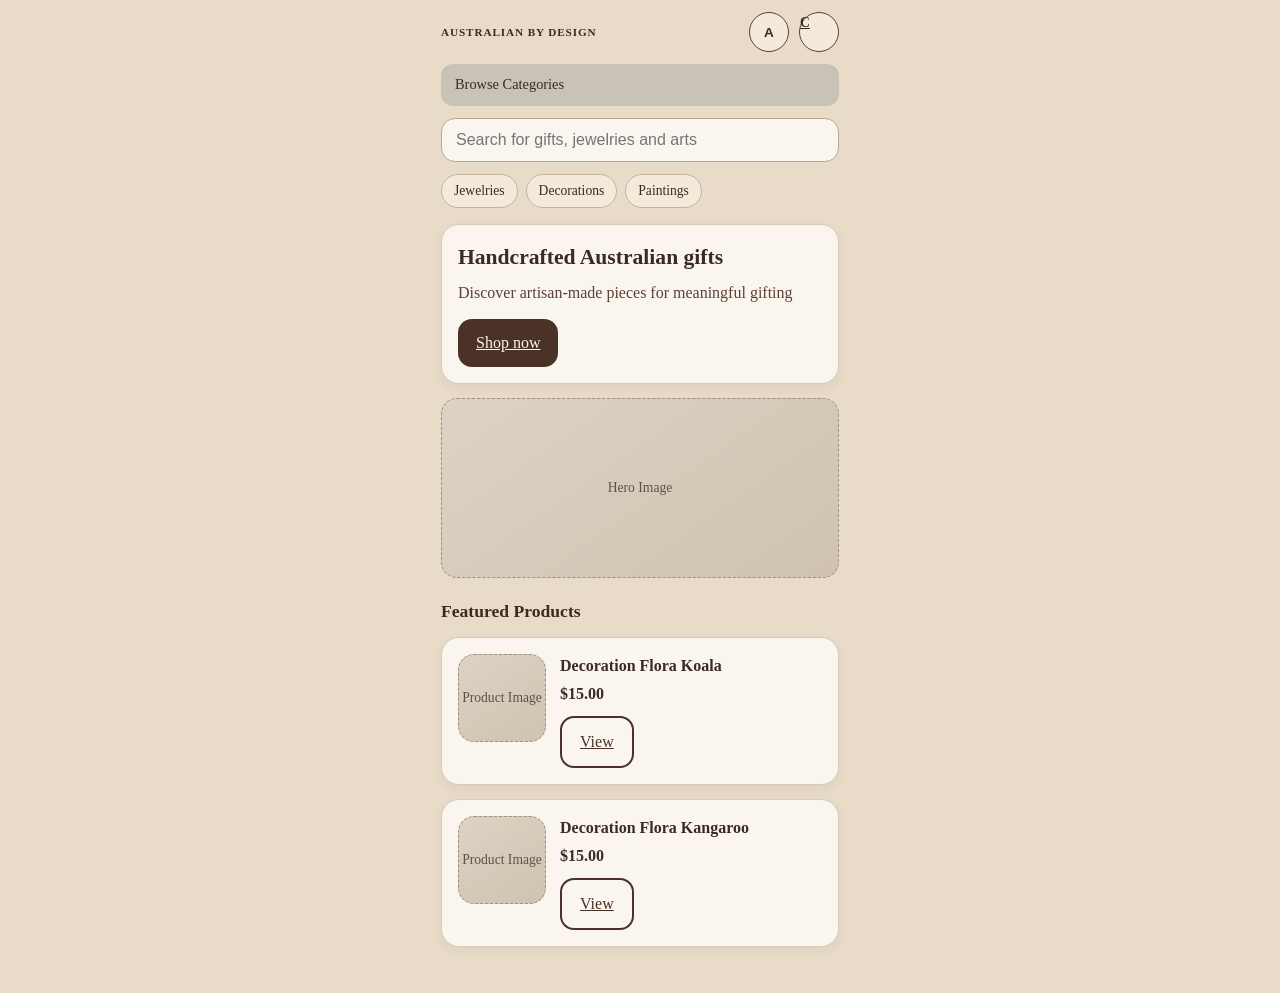
==== index.html @ ca4a778e "Create home page HTML" ====
<!DOCTYPE html>
<html lang="en">
  <head>
    <meta charset="UTF-8" />
    <meta name="viewport" content="width=device-width, initial-scale=1.0" />
    <title>Australian by Design – Home</title>
    <!-- Link to the shared stylesheet -->
    <link rel="stylesheet" href="style.css" />
  </head>
  <body>
    <!-- .app centres the content and limits it to phone width -->
    <div class="app">

      <!-- HEADER: appears on every page.
           The cart icon is a normal HTML link to cart.html -->
      <header class="site-header">
        <p class="logo">AUSTRALIAN BY DESIGN</p>
        <div class="header-actions">
          <button type="button" class="icon-btn" aria-label="Account">A</button>
          <!-- Clicking this link navigates to cart.html (no JavaScript needed) -->
          <a href="cart.html" class="icon-btn" aria-label="Cart">
            C<span id="cart-badge" class="cart-count" style="display:none"></span>
          </a>
        </div>
      </header>

      <!-- HOME PAGE CONTENT -->

      <div class="browse-bar">Browse Categories</div>

      <!-- Search bar: not connected to a server, just visual for now -->
      <label class="visually-hidden" for="search-home">Search</label>
      <input
        id="search-home"
        class="search-input"
        type="search"
        placeholder="Search for gifts, jewelries and arts"
      />

      <!-- Category chips: clickable tags for browsing -->
      <div class="chips">
        <span class="chip">Jewelries</span>
        <span class="chip">Decorations</span>
        <span class="chip">Paintings</span>
      </div>

      <!-- Hero card: main banner with a "Shop now" link -->
      <div class="hero card">
        <h1>Handcrafted Australian gifts</h1>
        <p class="hero-text">
          Discover artisan-made pieces for meaningful gifting
        </p>
        <!-- "Shop now" is now a plain HTML link — no JavaScript needed -->
        <a href="listing.html" class="btn btn-primary">Shop now</a>
      </div>

      <!-- Placeholder image (no real image yet) -->
      <div class="placeholder hero-image" aria-hidden="true">
        Hero Image
      </div>

      <h2 class="section-title">Featured Products</h2>

      <!-- Featured product 1: "View" links to product.html?id=0 -->
      <article class="product-row card">
        <div class="placeholder thumb" aria-hidden="true">Product Image</div>
        <div class="product-row-body">
          <h3 class="product-name">Decoration Flora Koala</h3>
          <p class="price">$15.00</p>
          <!-- ?id=0 tells product.html which product to show -->
          <a href="product.html?id=0" class="btn btn-outline">View</a>
        </div>
      </article>

      <!-- Featured product 2: "View" links to product.html?id=1 -->
      <article class="product-row card">
        <div class="placeholder thumb" aria-hidden="true">Product Image</div>
        <div class="product-row-body">
          <h3 class="product-name">Decoration Flora Kangaroo</h3>
          <p class="price">$15.00</p>
          <a href="product.html?id=1" class="btn btn-outline">View</a>
        </div>
      </article>

    </div><!-- end .app -->

    <!-- Toast notification (shown when item is added to cart) -->
    <div id="toast" class="toast"></div>

    <!-- Load the shared cart script -->
    <script src="cart.js"></script>
  </body>
</html>
---- style.css ----
/* ============================================================
   style.css — Shared styles for all 5 pages
   Link this file in every HTML page like this:
   <link rel="stylesheet" href="style.css" />
   ============================================================ */

/* --- RESET ---
   Removes inconsistent spacing added by different browsers */
*,
*::before,
*::after {
  box-sizing: border-box;
}

/* --- BASE BODY ---
   Sets the background colour, font, and text colour
   for the entire website */
body {
  margin: 0;
  font-family: Georgia, "Times New Roman", serif;
  background-color: #e8dcc8; /* warm beige background */
  color: #3b2a20;            /* dark brown text */
  line-height: 1.5;
}

/* --- PAGE WRAPPER ---
   Centres the content and limits the width to look like a phone.
   max-width: 430px makes it look like a mobile screen on a desktop. */
.app {
  max-width: 430px;
  margin: 0 auto;        /* centres horizontally */
  min-height: 100vh;     /* fills the full height of the screen */
  padding: 12px 16px 32px;
}

/* --- VISUALLY HIDDEN (accessibility) ---
   Hides labels from the screen but keeps them readable
   for screen readers (e.g. for search inputs) */
.visually-hidden {
  position: absolute;
  width: 1px;
  height: 1px;
  padding: 0;
  margin: -1px;
  overflow: hidden;
  clip: rect(0, 0, 0, 0);
  white-space: nowrap;
  border: 0;
}

/*  Header */
.site-header {
  display: flex;
  align-items: center;
  justify-content: space-between;
  gap: 12px;
  margin-bottom: 12px;
}

.logo {
  margin: 0;
  font-size: 0.7rem;
  letter-spacing: 0.08em;
  font-weight: 700;
}

.header-actions {
  display: flex;
  gap: 10px;
}

/* Round icon-style buttons on the top right */
.icon-btn {
  width: 40px;
  height: 40px;
  border-radius: 50%;
  border: 1px solid #5c4033;
  background: #f3eadc;
  color: #3b2a20;
  font-size: 0.85rem;
  font-weight: 700;
  cursor: pointer;
}

.icon-btn:active {
  transform: scale(0.98);
}

/* Grey Browse Categories bar */
.browse-bar {
  background: #c9c2b6;
  color: #3b2a20;
  padding: 10px 14px;
  border-radius: 12px;
  font-size: 0.9rem;
  margin-bottom: 12px;
}

/* Search bar */
.search-input {
  width: 100%;
  padding: 12px 14px;
  border-radius: 14px;
  border: 1px solid #b9a995;
  background: #faf6ef;
  font-size: 1rem;
  margin-bottom: 12px;
}

/* ---------- Category chips / small tags ---------- */
.chips {
    display: flex;
    flex-wrap: wrap;
    gap: 8px;
    margin-bottom: 16px;
  }
  
  .chip {
    padding: 6px 12px;
    border-radius: 999px;
    background: #f3eadc;
    border: 1px solid #c4b49f;
    font-size: 0.85rem;
  }
  
  /* ---------- Shared card style ---------- */
  .card {
    background: #faf6ef;
    border-radius: 18px;
    padding: 16px;
    border: 1px solid #d8cbb8;
    margin-bottom: 14px;
    box-shadow: 0 4px 12px rgba(59, 42, 32, 0.06);
  }
  
  .card-title {
    margin: 0 0 8px;
    font-size: 1rem;
  }
  
  /* ---------- Hero section ---------- */
  .hero h1 {
    margin: 0 0 8px;
    font-size: 1.35rem;
  }
  
  .hero-text {
    margin: 0 0 14px;
    color: #5c4033;
  }
  
  /* Placeholder box used when there is no actual image */
  .placeholder {
    display: flex;
    align-items: center;
    justify-content: center;
    background: linear-gradient(145deg, #dcd3c4, #cfc3b0);
    color: #5c5248;
    font-size: 0.85rem;
    text-align: center;
    border-radius: 16px;
    border: 1px dashed #a08f7c;
  }
  
  .hero-image {
    width: 100%;
    height: 180px;
    margin-bottom: 20px;
  }
  
  .thumb {
    width: 88px;
    height: 88px;
    flex-shrink: 0;
  }
  
  /* ---------- Headings ---------- */
  .section-title {
    font-size: 1.1rem;
    margin: 8px 0 12px;
  }
  
  .page-title {
    font-size: 1.05rem;
    margin: 0 0 14px;
    line-height: 1.35;
  }
  
  /* ---------- Buttons ---------- */
  .btn {
    display: inline-block;
    padding: 12px 18px;
    border-radius: 14px;
    font-size: 1rem;
    font-family: inherit;
    cursor: pointer;
    border: none;
    text-align: center;
  }
  
  .btn-primary {
    background: #4a3226;
    color: #faf6ef;
  }
  
  .btn-outline {
    background: transparent;
    color: #4a3226;
    border: 2px solid #4a3226;
  }
  
  .btn-block {
    width: 100%;
  }
  
  .btn-row {
    display: flex;
    flex-direction: column;
    gap: 10px;
    margin-top: 8px;
  }
  
  .btn:active {
    opacity: 0.92;
  }


/* ---------- ホームの商品行（横並び） ---------- */
.product-row {
    display: flex;
    gap: 14px;
    align-items: flex-start;
  }
  
  .product-row-body {
    flex: 1;
  }
  
  .product-name {
    margin: 0 0 4px;
    font-size: 1rem;
  }
  
  .price {
    margin: 0 0 10px;
    font-weight: 700;
    color: #3b2a20;
  }
  
  .price--large {
    font-size: 1.4rem;
    margin: 0;
  }
  
  .price-card {
    text-align: left;
  }
  
  /* ---------- 商品詳細の大きい画像枠 ---------- */
  .product-hero {
    width: 100%;
    height: 220px;
    margin-bottom: 14px;
  }
  
  .body-text {
    margin: 0;
    color: #5c4033;
  }
  
  /* 「おすすめ」2列 */
  .suggest-grid {
    display: grid;
    grid-template-columns: 1fr 1fr;
    gap: 10px;
  }
  
  .mini-card .thumb {
    width: 100%;
    height: 100px;
    margin-bottom: 8px;
  }
  
  .mini-card .product-name {
    font-size: 0.85rem;
  }
  
  /* ---------- 一覧画面：フィルタの並び ---------- */
  .filter-row {
    display: flex;
    gap: 8px;
    flex-wrap: wrap;
    margin-bottom: 14px;
  }
  
  .filter-pill {
    padding: 8px 14px;
    border-radius: 999px;
    border: 1px solid #8b7355;
    background: #f3eadc;
    font-family: inherit;
    font-size: 0.9rem;
    cursor: pointer;
  }
  
  /* ---------- 2列グリッド ---------- */
  .product-grid {
    display: grid;
    grid-template-columns: 1fr 1fr;
    gap: 10px;
  }
  
  .grid-card {
    margin-bottom: 0;
    padding: 12px;
  }
  
  .grid-img {
    width: 100%;
    height: 110px;
    margin-bottom: 8px;
  }
  
  .grid-card .product-name {
    font-size: 0.82rem;
    line-height: 1.25;
  }
  
  .grid-card .price {
    margin-bottom: 0;
    font-size: 0.95rem;
  }
  
  /* ---------- カート ---------- */
  .cart-list {
    list-style: none;
    padding: 0;
    margin: 0 0 12px;
  }
  
  .cart-item {
    display: flex;
    gap: 12px;
    align-items: center;
  }
  
  .cart-thumb {
    width: 56px;
    height: 56px;
    font-size: 0.65rem;
  }
  
  .muted {
    margin: 0;
    color: #6b5b4d;
    font-size: 0.85rem;
  }
  
  .summary-row {
    display: flex;
    justify-content: space-between;
    margin-bottom: 8px;
    font-size: 1rem;
  }
  
  .summary-row--total {
    margin-top: 12px;
    padding-top: 12px;
    border-top: 1px solid #d8cbb8;
    font-weight: 700;
    font-size: 1.1rem;
  }
  
  /* ---------- チェックアウトフォーム ---------- */
  .checkout-form label {
    display: block;
    margin-bottom: 12px;
    font-size: 0.95rem;
  }
  
  .checkout-form input {
    width: 100%;
    margin-top: 6px;
    padding: 10px 12px;
    border-radius: 12px;
    border: 1px solid #b9a995;
    font-size: 1rem;
    font-family: inherit;
    background: #fffdf8;
  }
  
  /* ---------- 注文完了 ---------- */
  .emphasis {
    margin: 0 0 12px;
    font-size: 1.2rem;
    font-weight: 700;
  }
  
  .order-list {
    list-style: none;
    padding: 0;
    margin: 0;
  }
  
  .order-line {
    display: grid;
    grid-template-columns: 1fr auto;
    gap: 4px 8px;
    margin-bottom: 10px;
    align-items: center;
  }
  
  .order-line .price {
    grid-column: 2;
    margin: 0;
  }
  
  .order-line .muted {
    grid-column: 1 / -1;
  }
  
  /* On slightly wider screens, put the two buttons side by side */
  @media (min-width: 480px) {
    .btn-row {
      flex-direction: row;
    }

    .btn-row .btn {
      flex: 1;
    }
  }

/* ============================================================
   STYLES ADDED FOR THE MULTI-PAGE VERSION
   ============================================================ */

/* --- BACK LINK ---
   A simple text link that takes you back to the previous page.
   Used at the top of product.html */
.back-link {
  display: inline-block;
  color: #4a3226;
  text-decoration: none;
  font-size: 0.95rem;
  margin-bottom: 12px;
}

.back-link:hover {
  text-decoration: underline;
}

/* --- QUANTITY CONTROLS ---
   The +/- buttons on the product detail page.
   They sit side by side with the number in the middle. */
.qty-control {
  display: flex;
  align-items: center;
  gap: 14px;
  margin-bottom: 16px;
}

/* The + and - buttons are small round buttons */
.qty-btn {
  width: 34px;
  height: 34px;
  border-radius: 50%;             /* makes it a circle */
  border: 1.5px solid #4a3226;
  background: transparent;
  font-size: 1.2rem;
  cursor: pointer;
  color: #4a3226;
  font-family: inherit;
  line-height: 1;
}

.qty-btn:hover {
  background: #4a3226;
  color: #faf6ef;
}

/* The number between + and - */
.qty-display {
  font-size: 1.1rem;
  min-width: 24px;
  text-align: center;
}

/* --- CART BADGE ON HEADER ---
   Small circle showing the number of items in the cart.
   Sits inside the header cart link. */
.cart-count {
  display: inline-block;
  background: #4a3226;
  color: #faf6ef;
  font-size: 0.65rem;
  font-weight: bold;
  border-radius: 50%;
  width: 18px;
  height: 18px;
  text-align: center;
  line-height: 18px;
  vertical-align: top;
  margin-left: 2px;
}

/* --- EMPTY CART MESSAGE ---
   Shown on cart.html when nothing has been added yet */
.empty-cart-msg {
  text-align: center;
  padding: 40px 16px;
  color: #6b5b4d;
  font-size: 1rem;
}

/* --- ORDER CONFIRMED CHECKMARK ---
   The big tick displayed on confirmed.html */
.confirmed-icon {
  font-size: 3rem;
  text-align: center;
  margin: 20px 0 8px;
}

/* --- ADD-TO-CART FEEDBACK ---
   Brief message shown when a product is added to the cart */
.toast {
  position: fixed;
  bottom: 24px;
  left: 50%;
  transform: translateX(-50%);
  background: #4a3226;
  color: #faf6ef;
  padding: 10px 22px;
  border-radius: 24px;
  font-size: 0.9rem;
  opacity: 0;
  transition: opacity 0.3s;
  pointer-events: none;
  white-space: nowrap;
  z-index: 999;
}

.toast.show {
  opacity: 1;
}
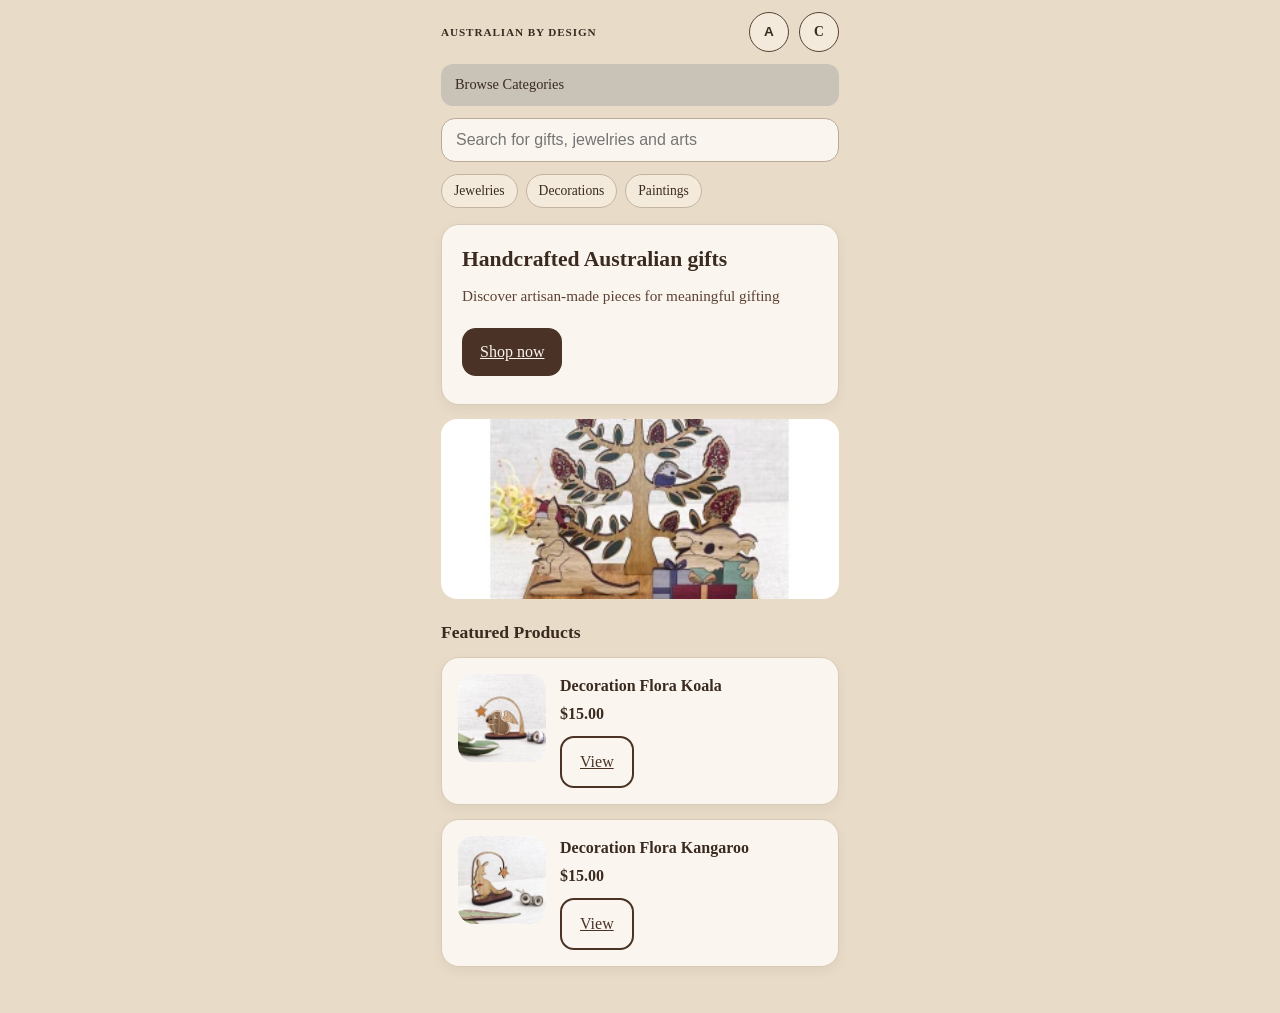
==== commit 15f45e4c: "Adding images inside each screens" ====
--- a/index.html
+++ b/index.html
@@ -54,16 +54,22 @@
         <a href="listing.html" class="btn btn-primary">Shop now</a>
       </div>
 
-      <!-- Placeholder image (no real image yet) -->
-      <div class="placeholder hero-image" aria-hidden="true">
-        Hero Image
-      </div>
+      <!-- Hero banner image -->
+      <img
+        src="images/hero-gifts.jpg"
+        alt="Handcrafted Australian gifts arranged on a table"
+        class="hero-image product-img"
+      />
 
       <h2 class="section-title">Featured Products</h2>
 
       <!-- Featured product 1: "View" links to product.html?id=0 -->
       <article class="product-row card">
-        <div class="placeholder thumb" aria-hidden="true">Product Image</div>
+        <img
+          src="images/flora-koala.jpg"
+          alt="Decoration Flora Koala"
+          class="thumb product-img"
+        />
         <div class="product-row-body">
           <h3 class="product-name">Decoration Flora Koala</h3>
           <p class="price">$15.00</p>
@@ -74,7 +80,11 @@
 
       <!-- Featured product 2: "View" links to product.html?id=1 -->
       <article class="product-row card">
-        <div class="placeholder thumb" aria-hidden="true">Product Image</div>
+        <img
+          src="images/flora-kangaroo.jpg"
+          alt="Decoration Flora Kangaroo"
+          class="thumb product-img"
+        />
         <div class="product-row-body">
           <h3 class="product-name">Decoration Flora Kangaroo</h3>
           <p class="price">$15.00</p>
--- a/style.css
+++ b/style.css
@@ -69,7 +69,21 @@
   gap: 10px;
 }
 
-/* Round icon-style buttons on the top right */
+/* --- ICON BUTTONS (header: "A" account and "C" cart) ---
+   FIX: Added display:flex + align-items + justify-content to
+   perfectly centre the letter inside the circle.
+   Previously there was no centering rule, so browsers placed
+   the letter using default text flow, causing it to sit too low.
+
+   FIX: padding:0 removes the browser's default <button> padding
+   which was pushing "A" off-centre.
+
+   FIX: position:relative lets the cart badge use position:absolute
+   so the badge sits in the corner WITHOUT affecting the "C" position.
+
+   FIX: text-decoration:none prevents the underline on the <a> cart link.
+   line-height:1 stops the font's built-in line spacing from adding
+   extra vertical space above/below the letter. */
 .icon-btn {
   width: 40px;
   height: 40px;
@@ -80,6 +94,16 @@
   font-size: 0.85rem;
   font-weight: 700;
   cursor: pointer;
+  /* --- centering fixes --- */
+  display: flex;
+  align-items: center;      /* centres vertically */
+  justify-content: center;  /* centres horizontally */
+  padding: 0;               /* remove browser's default button padding */
+  line-height: 1;           /* prevent font line-height from adding offset */
+  /* --- needed for the cart <a> link version --- */
+  text-decoration: none;
+  /* --- lets badge sit in corner without pushing "C" off-centre --- */
+  position: relative;
 }
 
 .icon-btn:active {
@@ -139,14 +163,33 @@
   }
   
   /* ---------- Hero section ---------- */
+
+  /* FIX: The hero card (.hero.card) gets extra padding compared to
+     normal cards. The default .card has 16px padding on all sides.
+     The hero is the main banner — it needs more breathing room
+     so the heading, paragraph, and button don't feel cramped.
+     padding-bottom:28px gives extra space below the button. */
+  .hero.card {
+    padding: 20px 20px 28px;
+  }
+
+  /* FIX: Increased margin-bottom from 8px to 12px for more
+     visual breathing room between the heading and paragraph. */
   .hero h1 {
-    margin: 0 0 8px;
+    margin: 0 0 12px;
     font-size: 1.35rem;
-  }
-  
+    line-height: 1.3;
+  }
+
+  /* FIX: Increased margin-bottom from 14px to 20px.
+     This creates a clear visual gap between the paragraph
+     and the "Shop now" button, so the button feels intentionally
+     placed rather than crowded against the text. */
   .hero-text {
-    margin: 0 0 14px;
+    margin: 0 0 20px;
     color: #5c4033;
+    font-size: 0.95rem;
+    line-height: 1.5;
   }
   
   /* Placeholder box used when there is no actual image */
@@ -209,8 +252,17 @@
     border: 2px solid #4a3226;
   }
   
+  /* FIX: Added display:block to .btn-block.
+     When .btn-block is used on an <a> tag (link), the browser
+     defaults it to inline-block, which means width:100% works
+     but the element doesn't sit on its own line cleanly.
+     display:block makes <a> links behave like block-level buttons,
+     filling the full width of their container.
+     text-align:center centres the button text inside the full width. */
   .btn-block {
+    display: block;
     width: 100%;
+    text-align: center;
   }
   
   .btn-row {
@@ -303,51 +355,124 @@
     cursor: pointer;
   }
   
-  /* ---------- 2列グリッド ---------- */
+  /* ---------- 2-column product grid ---------- */
   .product-grid {
     display: grid;
     grid-template-columns: 1fr 1fr;
     gap: 10px;
   }
-  
+
+  /* FIX: Added display:flex and flex-direction:column.
+     Before: the card had no flex layout, so if one card had a
+     2-line product name it pushed the buttons down further than
+     the adjacent card with a 1-line name — making buttons
+     misaligned across the row.
+
+     Now: the card is a vertical flex container. Combined with
+     margin-top:auto on .card-btn-group (below), the buttons are
+     always "pushed to the bottom" of the card — so both cards
+     in a row have their buttons at the same height. */
   .grid-card {
     margin-bottom: 0;
     padding: 12px;
-  }
-  
+    display: flex;
+    flex-direction: column; /* stack image → name → price → buttons vertically */
+  }
+
   .grid-img {
     width: 100%;
     height: 110px;
     margin-bottom: 8px;
-  }
-  
+    flex-shrink: 0; /* prevent image from squishing if card is tall */
+  }
+
   .grid-card .product-name {
     font-size: 0.82rem;
-    line-height: 1.25;
-  }
-  
+    line-height: 1.3;
+    margin-bottom: 4px;
+  }
+
+  /* FIX: Changed margin-bottom from 0 to 6px.
+     Previously there was no space between the price and the buttons.
+     6px creates a small visual gap so the price and buttons
+     don't look merged together. */
   .grid-card .price {
-    margin-bottom: 0;
+    margin-bottom: 6px;
     font-size: 0.95rem;
   }
-  
-  /* ---------- カート ---------- */
+
+  /* --- CARD BUTTON GROUP ---
+     NEW: Wraps the "View" and "Add to cart" buttons inside each
+     grid card. margin-top:auto is the key fix — it pushes this
+     entire group to the bottom of the flex card, no matter how
+     tall the card is. This aligns all buttons in a grid row. */
+  .card-btn-group {
+    margin-top: auto;      /* push buttons to the bottom of the card */
+    display: flex;
+    flex-direction: column;
+    gap: 6px;              /* consistent space between the two buttons */
+  }
+
+  /* FIX: Buttons inside grid cards should be smaller than normal
+     buttons because the cards are narrow (half the screen width).
+     font-size:0.82rem and padding:8px 10px scale them down correctly.
+     This replaces the inline style="font-size:0.85rem" in the HTML. */
+  .grid-card .btn {
+    font-size: 0.82rem;
+    padding: 8px 10px;
+    border-radius: 10px;
+  }
+  
+  /* ---------- Cart ---------- */
   .cart-list {
     list-style: none;
     padding: 0;
     margin: 0 0 12px;
   }
-  
+
+  /* Each cart item row: image | info | remove button side by side.
+     align-items:center keeps everything vertically centred in the row. */
   .cart-item {
     display: flex;
     gap: 12px;
     align-items: center;
   }
-  
+
+  /* --- CART ITEM INFO ---
+     flex:1 makes this div expand to fill all available space between
+     the thumbnail on the left and the Remove button on the right.
+     Without this, the Remove button would crowd up against the text. */
+  .cart-item-info {
+    flex: 1;
+  }
+
   .cart-thumb {
     width: 56px;
     height: 56px;
     font-size: 0.65rem;
+    flex-shrink: 0; /* stop the image from squishing if the row is narrow */
+  }
+
+  /* --- REMOVE BUTTON ---
+     Styled as a plain underlined text link rather than a filled button.
+     This keeps it visually light so it does not compete with "Checkout".
+     The muted red-brown colour signals a destructive action (deleting)
+     without being aggressive. */
+  .btn-remove {
+    background: none;           /* no background fill */
+    border: none;               /* no border box */
+    color: #8b3a3a;             /* muted red-brown — signals "delete" */
+    font-size: 0.8rem;
+    font-family: inherit;       /* match the rest of the page */
+    cursor: pointer;
+    padding: 4px 0;
+    text-decoration: underline; /* looks like a text link */
+    flex-shrink: 0;             /* prevent button from being squished */
+    white-space: nowrap;        /* keep "Remove" on one line */
+  }
+
+  .btn-remove:hover {
+    color: #5c1a1a;             /* darker red-brown on hover */
   }
   
   .muted {
@@ -486,21 +611,87 @@
 }
 
 /* --- CART BADGE ON HEADER ---
-   Small circle showing the number of items in the cart.
-   Sits inside the header cart link. */
+   The small circle that shows how many items are in the cart.
+   It sits on the top-right corner of the cart "C" icon.
+
+   HOW THE POSITIONING WORKS:
+   - position:absolute removes the badge from the normal page flow,
+     so it floats on top of the icon without pushing "C" off-centre.
+   - The parent .icon-btn has position:relative, which means
+     top/right values are measured from the icon's own corner.
+   - top:-6px moves the badge 6px above the top edge of the icon.
+   - right:-6px moves it 6px to the right of the icon's right edge.
+     Together, this places the badge neatly on the top-right corner.
+
+   WHY THE BORDER:
+   - border: 2px solid #e8dcc8 matches the page background colour.
+     This creates a thin "gap" ring between the badge and the icon,
+     making the badge look like it is floating above the icon
+     rather than stamped directly onto it. This is a standard
+     technique used in real apps (e.g. iOS notification badges). */
 .cart-count {
-  display: inline-block;
-  background: #4a3226;
-  color: #faf6ef;
-  font-size: 0.65rem;
-  font-weight: bold;
-  border-radius: 50%;
-  width: 18px;
-  height: 18px;
-  text-align: center;
-  line-height: 18px;
-  vertical-align: top;
-  margin-left: 2px;
+  /* --- POSITIONING ---
+     position:absolute takes the badge out of the normal page flow
+     so it floats on top of the icon without disturbing the "C" letter.
+     The parent .icon-btn has position:relative, so top/right are
+     measured from the icon's own edges.
+
+     top:-4px  → badge pops 4px above the top of the 40px icon circle.
+     right:-4px → badge pops 4px past the right edge.
+     Together they anchor the badge firmly at the top-right corner,
+     mostly overlapping the icon (14 of 20px inside) rather than
+     floating away from it. */
+  position: absolute;
+  top: -2px;    /* reduced from -4px: badge now sits more ON the icon */
+  right: -2px;  /* reduced from -4px: less hanging outside the circle */
+
+  /* --- SIZE ---
+     20×20px badge on a 40px icon.
+     With top/right at -2px, 18 of the 20px overlaps the icon,
+     so the number is clearly visible on the brown circle. */
+  width: 20px;
+  height: 20px;
+
+  /* --- SHAPE --- */
+  border-radius: 50%;        /* makes it a perfect circle */
+
+  /* --- NUMBER CENTERING ---
+     display:flex with align-items and justify-content centres the
+     digit both vertically and horizontally inside the circle.
+
+     WHY Arial instead of Georgia:
+     The body font (Georgia) is a serif font. Serif digits have
+     uneven spacing above and below, so the number can look slightly
+     high or low inside a small circle even with flex centering.
+     Arial is a sans-serif font — its digits have more even spacing
+     and sit perfectly centred in a small circle. */
+  display: flex;
+  align-items: center;       /* centres vertically */
+  justify-content: center;   /* centres horizontally */
+  font-family: Arial, sans-serif; /* sans-serif digits centre cleanly */
+
+  /* --- COLOURS --- */
+  background: #5c3d2e;
+  color: #ffffff;
+
+  /* --- TEXT --- */
+  font-size: 0.72rem;
+  font-weight: 800;
+  line-height: 1;   /* prevents font line-height from pushing digit off-centre */
+
+  /* --- SEPARATION RING ---
+     Matches the page background colour so the badge looks like
+     it floats above the icon rather than being stamped on it. */
+  border: 2.5px solid #e8dcc8;
+}
+
+/* --- CHECKOUT LINK BUTTON (cart.html) ---
+   Adds bottom margin below the "Checkout" link-button
+   so there is breathing room between it and the form below.
+   This replaces the inline style="margin-bottom:16px" that was
+   previously written directly on the <a> tag in cart.html. */
+.checkout-link {
+  margin-bottom: 16px;
 }
 
 /* --- EMPTY CART MESSAGE ---
@@ -518,6 +709,30 @@
   font-size: 3rem;
   text-align: center;
   margin: 20px 0 8px;
+}
+
+/* ---------- Real product images ----------
+   Applied to every <img> that replaces a placeholder box.
+
+   HOW THIS WORKS WITH THE COMPANION CLASSES:
+   Each <img> gets TWO classes — e.g. class="grid-img product-img".
+   - .grid-img (or .thumb, .product-hero, etc.) sets the SIZE (width + height).
+   - .product-img adds the THREE rules below that every product image needs:
+
+   object-fit:cover — if the photo is a different shape to the box,
+     this crops it to fill the box perfectly, just like "fill" in Figma.
+     Without it, the image would be squished or have white bars.
+
+   border-radius:16px — rounds the corners to match the site's card style.
+     The placeholder boxes had this same rounding via .placeholder.
+
+   display:block — removes a small invisible gap that browsers add
+     below inline images by default (because they treat images like text
+     and leave space for descending letters like 'g' and 'p'). */
+.product-img {
+  object-fit: cover;
+  border-radius: 16px;
+  display: block;
 }
 
 /* --- ADD-TO-CART FEEDBACK ---
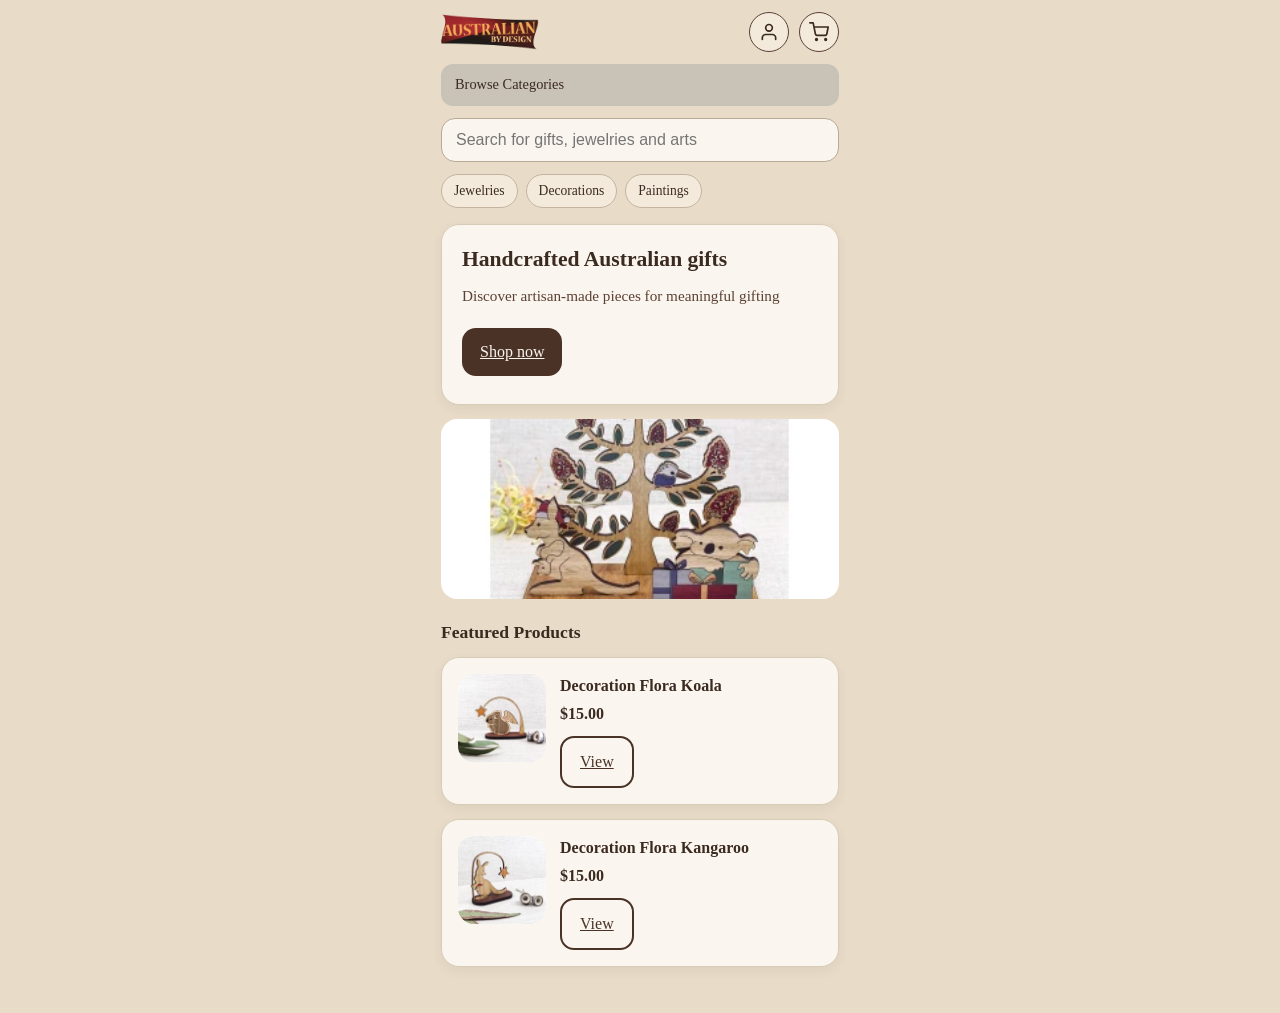
==== commit ed8f057f: "adding cart logo and Australin By Design logo" ====
--- a/index.html
+++ b/index.html
@@ -11,16 +11,49 @@
     <!-- .app centres the content and limits it to phone width -->
     <div class="app">
 
-      <!-- HEADER: appears on every page.
-           The cart icon is a normal HTML link to cart.html -->
+      <!-- HEADER: appears on every page -->
       <header class="site-header">
-        <p class="logo">AUSTRALIAN BY DESIGN</p>
+
+        <!-- LOGO: was plain text "AUSTRALIAN BY DESIGN".
+             Now a clickable image linking back to the home page.
+             Save the logo image as: images/australian-by-design-logo.png
+             Download from: https://www.australianbydesign.com.au/wp-content/uploads/2020/12/logo-hd.png -->
+        <a class="logo-link" href="index.html">
+          <img
+            src="images/australian-by-design-logo.png"
+            alt="Australian by Design logo"
+            class="site-logo"
+          />
+        </a>
+
         <div class="header-actions">
-          <button type="button" class="icon-btn" aria-label="Account">A</button>
-          <!-- Clicking this link navigates to cart.html (no JavaScript needed) -->
+
+          <!-- ACCOUNT ICON: was the letter "A".
+               Now a simple person-silhouette SVG drawn directly in HTML.
+               No icon library needed — it is just two shapes: a circle (head)
+               and a curved path (body). stroke="currentColor" draws it in
+               the same dark brown as the circular button. -->
+          <button type="button" class="icon-btn" aria-label="Account">
+            <svg class="account-icon" viewBox="0 0 24 24" fill="none" stroke="currentColor" stroke-width="2" stroke-linecap="round" stroke-linejoin="round" aria-hidden="true">
+              <path d="M20 21v-2a4 4 0 0 0-4-4H8a4 4 0 0 0-4 4v2"/>
+              <circle cx="12" cy="7" r="4"/>
+            </svg>
+          </button>
+
+          <!-- CART ICON: was the letter "C".
+               Now a shopping-cart SVG drawn directly in HTML.
+               No icon library needed — it is two small circles (wheels)
+               and one path (basket). The badge number still appears in
+               the top-right corner, exactly as before. -->
           <a href="cart.html" class="icon-btn" aria-label="Cart">
-            C<span id="cart-badge" class="cart-count" style="display:none"></span>
+            <svg class="cart-icon" viewBox="0 0 24 24" fill="none" stroke="currentColor" stroke-width="2" stroke-linecap="round" stroke-linejoin="round" aria-hidden="true">
+              <circle cx="9" cy="21" r="1"/>
+              <circle cx="20" cy="21" r="1"/>
+              <path d="M1 1h4l2.68 13.39a2 2 0 0 0 2 1.61h9.72a2 2 0 0 0 2-1.61L23 6H6"/>
+            </svg>
+            <span id="cart-badge" class="cart-count" style="display:none"></span>
           </a>
+
         </div>
       </header>
 
--- a/style.css
+++ b/style.css
@@ -57,11 +57,27 @@
   margin-bottom: 12px;
 }
 
-.logo {
-  margin: 0;
-  font-size: 0.7rem;
-  letter-spacing: 0.08em;
-  font-weight: 700;
+/* --- LOGO LINK ---
+   The logo is now a clickable <a> tag wrapping an <img>.
+   flex: 1 makes the link expand to fill the space between the
+   left edge and the header icons, just like the old text did.
+   align-items: center keeps the logo vertically centred in the header. */
+.logo-link {
+  display: flex;
+  align-items: center;
+  text-decoration: none;
+  flex: 1;           /* take all available space left of the icon buttons */
+}
+
+/* --- LOGO IMAGE ---
+   height: 36px matches the 40px icon buttons with a small breathing gap.
+   width: auto keeps the logo's natural proportions — never stretch it.
+   object-fit: contain ensures the whole logo is visible without cropping. */
+.site-logo {
+  height: 36px;
+  width: auto;
+  display: block;    /* removes the small gap browsers add under inline images */
+  object-fit: contain;
 }
 
 .header-actions {
@@ -110,6 +126,29 @@
   transform: scale(0.98);
 }
 
+/* --- CART AND ACCOUNT SVG ICONS ---
+   These are inline SVG shapes drawn directly in the HTML.
+   No icon library is needed — the shapes are just paths and circles.
+
+   stroke: currentColor tells the SVG to draw in whatever colour
+   the parent element uses. Because .icon-btn has color: #3b2a20
+   (dark brown), the icon automatically draws in dark brown.
+   This means we never need to hardcode a colour in the SVG itself.
+
+   fill: none means the inside of the shapes is transparent —
+   only the outline (stroke) is drawn, giving a clean line-icon look.
+
+   width/height: 20px makes the icon sit comfortably inside
+   the 40px circular button with 10px of space on each side. */
+.cart-icon,
+.account-icon {
+  width: 20px;
+  height: 20px;
+  display: block;      /* removes the gap browsers add under inline SVGs */
+  stroke: currentColor;
+  fill: none;
+}
+
 /* Grey Browse Categories bar */
 .browse-bar {
   background: #c9c2b6;
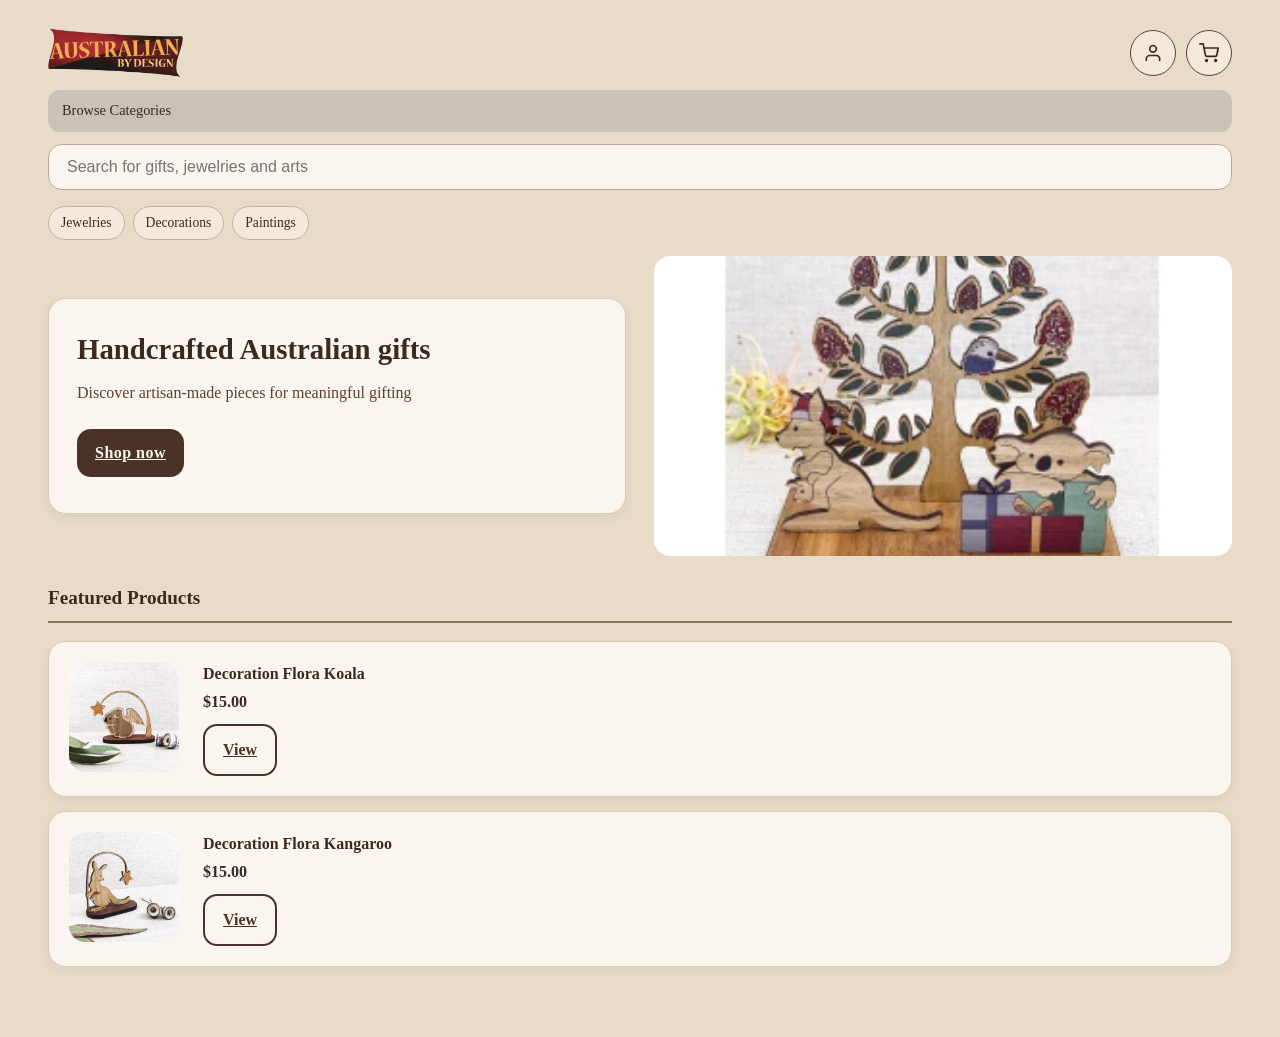
==== commit 98891bdc: "Created desktop screen" ====
--- a/index.html
+++ b/index.html
@@ -77,22 +77,30 @@
         <span class="chip">Paintings</span>
       </div>
 
-      <!-- Hero card: main banner with a "Shop now" link -->
-      <div class="hero card">
-        <h1>Handcrafted Australian gifts</h1>
-        <p class="hero-text">
-          Discover artisan-made pieces for meaningful gifting
-        </p>
-        <!-- "Shop now" is now a plain HTML link — no JavaScript needed -->
-        <a href="listing.html" class="btn btn-primary">Shop now</a>
-      </div>
+      <!-- HERO SECTION WRAPPER
+           On mobile this div has no effect — children stack normally.
+           On desktop the CSS media query turns this into a two-column grid:
+           the hero text card sits on the left, the image on the right.
+           This is controlled entirely by CSS — no JavaScript needed. -->
+      <div class="hero-section">
 
-      <!-- Hero banner image -->
-      <img
-        src="images/hero-gifts.jpg"
-        alt="Handcrafted Australian gifts arranged on a table"
-        class="hero-image product-img"
-      />
+        <!-- Hero card: main banner with a "Shop now" link -->
+        <div class="hero card">
+          <h1>Handcrafted Australian gifts</h1>
+          <p class="hero-text">
+            Discover artisan-made pieces for meaningful gifting
+          </p>
+          <a href="listing.html" class="btn btn-primary">Shop now</a>
+        </div>
+
+        <!-- Hero banner image -->
+        <img
+          src="images/hero-gifts.jpg"
+          alt="Handcrafted Australian gifts arranged on a table"
+          class="hero-image product-img"
+        />
+
+      </div><!-- end .hero-section -->
 
       <h2 class="section-title">Featured Products</h2>
 
--- a/style.css
+++ b/style.css
@@ -256,10 +256,17 @@
     flex-shrink: 0;
   }
   
-  /* ---------- Headings ---------- */
+  /* ---------- Section title (e.g. "Featured Products", "You may also like") ----------
+     UPDATED: Bold heading with a subtle bottom border line as a section separator.
+     No background card — keeps the heading clean and lightweight.
+     The bottom border gives visual structure without adding heavy decoration. */
   .section-title {
     font-size: 1.1rem;
-    margin: 8px 0 12px;
+    font-weight: 700;
+    margin: 8px 0 14px;
+    color: #3b2a20;
+    padding-bottom: 8px;
+    border-bottom: 2.5px solid #8b7355; /* medium warm brown — more visible but still on-palette */
   }
   
   .page-title {
@@ -280,15 +287,39 @@
     text-align: center;
   }
   
+  /* --- PRIMARY BUTTON ---
+     The most important action on any page (e.g. "Add to cart", "Checkout",
+     "Continue Shopping" on the confirmation page).
+     font-weight:700 makes the label bold so it stands out at a glance.
+     letter-spacing:0.03em gives the text a slightly airy, premium feel. */
   .btn-primary {
-    background: #4a3226;
-    color: #faf6ef;
-  }
-  
+    background: #4a3226;      /* dark brown fill */
+    color: #faf6ef;           /* warm white text */
+    font-weight: 700;         /* bold label — signals importance */
+    letter-spacing: 0.03em;
+  }
+
+  /* --- SECONDARY BUTTON ---
+     NEW CLASS. Used for actions that matter but are less urgent than primary
+     (e.g. "View Order" on the confirmation page, "View" on product cards).
+     A warm beige background keeps it in the site palette but clearly
+     lower in priority than the dark .btn-primary. */
+  .btn-secondary {
+    background: #f3eadc;      /* warm beige — lighter than primary */
+    color: #4a3226;           /* same dark brown text */
+    border: 2px solid #4a3226;
+    font-weight: 600;
+  }
+
+  /* --- OUTLINE BUTTON ---
+     Least important interactive actions (e.g. "View" in the product grid,
+     small navigation links styled as buttons).
+     Transparent background keeps it visually light. */
   .btn-outline {
     background: transparent;
     color: #4a3226;
     border: 2px solid #4a3226;
+    font-weight: 600;
   }
   
   /* FIX: Added display:block to .btn-block.
@@ -493,25 +524,34 @@
   }
 
   /* --- REMOVE BUTTON ---
-     Styled as a plain underlined text link rather than a filled button.
-     This keeps it visually light so it does not compete with "Checkout".
-     The muted red-brown colour signals a destructive action (deleting)
-     without being aggressive. */
+     UPDATED: Changed from a plain underlined text link to a small outlined
+     button. This makes it clearly visible inside each cart item, so the user
+     can find it easily, while still being secondary to the main "Checkout"
+     button (which is a filled dark-brown primary button).
+
+     WHY OUTLINED NOT FILLED:
+     An outlined border with no fill is the standard way to show a button is
+     "destructive but secondary". The red-brown colour communicates "this
+     removes something" without being alarming. Checkout stays dominant
+     because it is full-width and filled dark brown. */
   .btn-remove {
-    background: none;           /* no background fill */
-    border: none;               /* no border box */
-    color: #8b3a3a;             /* muted red-brown — signals "delete" */
-    font-size: 0.8rem;
-    font-family: inherit;       /* match the rest of the page */
+    background: transparent;         /* no fill — keeps it secondary */
+    border: 1.5px solid #8b3a3a;     /* red-brown outline — signals delete */
+    color: #8b3a3a;
+    font-size: 0.78rem;
+    font-family: inherit;
     cursor: pointer;
-    padding: 4px 0;
-    text-decoration: underline; /* looks like a text link */
-    flex-shrink: 0;             /* prevent button from being squished */
-    white-space: nowrap;        /* keep "Remove" on one line */
+    padding: 5px 11px;               /* enough padding to be tappable */
+    border-radius: 8px;              /* rounded corners match site style */
+    flex-shrink: 0;
+    white-space: nowrap;
+    font-weight: 600;
+    text-decoration: none;           /* no underline — it's a button now */
   }
 
   .btn-remove:hover {
-    color: #5c1a1a;             /* darker red-brown on hover */
+    background: #8b3a3a;             /* fill on hover for clear feedback */
+    color: #faf6ef;
   }
   
   .muted {
@@ -527,12 +567,17 @@
     font-size: 1rem;
   }
   
+  /* --- ORDER TOTAL ROW ---
+     UPDATED: Increased font-size from 1.1rem to 1.2rem and added a deeper
+     text colour so the Total stands out from Subtotal and Shipping.
+     The user's eye should land on "Total" first when scanning the summary card. */
   .summary-row--total {
     margin-top: 12px;
     padding-top: 12px;
     border-top: 1px solid #d8cbb8;
     font-weight: 700;
-    font-size: 1.1rem;
+    font-size: 1.2rem;         /* bigger than subtotal/shipping rows */
+    color: #3b2a20;            /* full dark brown — highest contrast in the card */
   }
   
   /* ---------- チェックアウトフォーム ---------- */
@@ -599,18 +644,39 @@
    ============================================================ */
 
 /* --- BACK LINK ---
-   A simple text link that takes you back to the previous page.
-   Used at the top of product.html */
+   UPDATED: Changed from a plain text link to a small pill-shaped outlined
+   button. This makes navigation actions like "← Continue Shopping" and
+   "← All Products" clearly visible and tappable on mobile.
+
+   WHY A PILL SHAPE:
+   border-radius:999px creates a fully rounded "pill" — a common pattern
+   for navigation chips in mobile apps. It looks different from the
+   rectangular card buttons, so the user knows it is for navigation.
+
+   WHY NOT DARK-FILLED:
+   The top-of-page back links are secondary to the main page action
+   (e.g. "Add to cart" below). Keeping them outlined lets the primary
+   action remain dominant while still being clearly visible. */
 .back-link {
-  display: inline-block;
+  display: inline-flex;
+  align-items: center;
+  gap: 4px;
   color: #4a3226;
   text-decoration: none;
-  font-size: 0.95rem;
-  margin-bottom: 12px;
+  font-size: 0.88rem;
+  font-weight: 600;
+  margin-bottom: 14px;
+  padding: 7px 16px;
+  border: 1.5px solid #4a3226;
+  border-radius: 999px;       /* pill shape */
+  background: transparent;
+  transition: background 0.15s ease, color 0.15s ease;
 }
 
 .back-link:hover {
-  text-decoration: underline;
+  background: #4a3226;        /* fill on hover */
+  color: #faf6ef;
+  text-decoration: none;
 }
 
 /* --- QUANTITY CONTROLS ---
@@ -725,21 +791,43 @@
 }
 
 /* --- CHECKOUT LINK BUTTON (cart.html) ---
-   Adds bottom margin below the "Checkout" link-button
-   so there is breathing room between it and the form below.
-   This replaces the inline style="margin-bottom:16px" that was
-   previously written directly on the <a> tag in cart.html. */
+   UPDATED: The Checkout button is the most important action on the cart page.
+   A slightly larger font and taller padding make it unmistakably the primary
+   call-to-action, clearly above the "Remove" buttons and the back link.
+   margin-bottom gives breathing room between it and the form below. */
 .checkout-link {
   margin-bottom: 16px;
+  font-size: 1.05rem;         /* slightly larger than other buttons */
+  padding: 14px 18px;         /* taller tap target */
+  letter-spacing: 0.04em;
 }
 
 /* --- EMPTY CART MESSAGE ---
-   Shown on cart.html when nothing has been added yet */
+   UPDATED: Shown on cart.html when nothing has been added yet.
+   Now contains a heading-like text and a "Browse Products" button,
+   so the user has a clear next action rather than just seeing text.
+   padding-bottom:8px gives space between the text and the button
+   without over-inflating the section. */
 .empty-cart-msg {
   text-align: center;
-  padding: 40px 16px;
+  padding: 32px 16px 8px;
   color: #6b5b4d;
   font-size: 1rem;
+}
+
+.empty-cart-msg p {
+  margin: 0 0 20px;           /* space between text and button */
+  font-size: 1.05rem;
+}
+
+/* --- CONFIRMED PAGE — ORDER TOTAL ---
+   Makes the grand total on the confirmation page larger and darker
+   so it catches the eye immediately after checkout. */
+#confirmed-total {
+  font-size: 1.6rem;          /* bigger than the default price--large */
+  font-weight: 700;
+  color: #3b2a20;
+  margin-top: 4px;
 }
 
 /* --- ORDER CONFIRMED CHECKMARK ---
@@ -796,3 +884,227 @@
 .toast.show {
   opacity: 1;
 }
+
+/* ============================================================
+   DESKTOP RESPONSIVE STYLES
+   All rules below only apply when the screen is 900px or wider.
+   The mobile styles above stay completely unchanged.
+   This approach is called "mobile-first responsive design":
+   write base styles for mobile, then use media queries to add
+   desktop-specific overrides on top.
+   ============================================================ */
+
+@media (min-width: 900px) {
+
+  /* ---- GLOBAL CONTAINER ----
+     On mobile, .app is limited to 430px.
+     On desktop we open it up to 1280px so the content fills the screen,
+     and add larger side padding so content does not touch the edges. */
+  .app {
+    max-width: 1280px;
+    padding: 28px 48px 56px;
+  }
+
+  /* ---- HEADER ----
+     Larger logo and slightly bigger icon buttons on desktop. */
+  .site-logo {
+    height: 50px;
+  }
+
+  .icon-btn {
+    width: 46px;
+    height: 46px;
+    font-size: 0.9rem;
+  }
+
+  /* ---- SEARCH BAR ---- */
+  .search-input {
+    padding: 13px 18px;
+    font-size: 1rem;
+    margin-bottom: 16px;
+  }
+
+  /* ---- FILTER PILLS (listing.html) ---- */
+  .filter-row {
+    gap: 12px;
+    margin-bottom: 22px;
+  }
+
+  .filter-pill {
+    padding: 10px 22px;
+    font-size: 0.92rem;
+  }
+
+  /* ---- HOME: hero section — side by side ----
+     On mobile the hero card and hero image stack vertically.
+     On desktop they sit side-by-side in a two-column grid.
+     The .hero-section wrapper div (added to index.html) enables this. */
+  .hero-section {
+    display: grid;
+    grid-template-columns: 1fr 1fr;  /* left: text card, right: image */
+    gap: 28px;
+    align-items: center;
+    margin-bottom: 28px;
+  }
+
+  /* Inside the grid, remove the bottom margin the card normally adds
+     so the card and image align cleanly without extra space below. */
+  .hero-section .hero.card {
+    margin-bottom: 0;
+    padding: 32px 28px 36px;
+  }
+
+  .hero-section .hero-image {
+    height: 300px;    /* taller on desktop */
+    margin-bottom: 0;
+  }
+
+  .hero h1 {
+    font-size: 1.8rem;
+  }
+
+  .hero-text {
+    font-size: 1rem;
+    margin-bottom: 24px;
+  }
+
+  /* ---- HOME: featured product rows ----
+     Give them more breathing room on desktop. */
+  .product-row {
+    gap: 24px;
+    padding: 20px;
+  }
+
+  .product-row .thumb,
+  .product-row .thumb.product-img {
+    width: 110px;
+    height: 110px;
+  }
+
+  /* ---- LISTING: 3-column product grid ----
+     Mobile uses 2 columns. Desktop uses 3 columns with more gap.
+     grid-template-columns: repeat(3, 1fr) creates three equal columns. */
+  .product-grid {
+    grid-template-columns: repeat(3, 1fr);
+    gap: 24px;
+  }
+
+  /* Taller product images in the 3-column grid. */
+  .grid-img,
+  .grid-img.product-img {
+    height: 180px;
+  }
+
+  .grid-card {
+    padding: 16px;
+  }
+
+  .grid-card .btn {
+    font-size: 0.88rem;
+    padding: 9px 10px;
+  }
+
+  /* ---- PRODUCT DETAIL: two-column layout ----
+     On mobile the image stacks above the info.
+     On desktop they sit side by side: image on the left, info on the right.
+     The .product-detail-layout wrapper div (added to product.html) enables this. */
+  .product-detail-layout {
+    display: grid;
+    grid-template-columns: 1fr 1fr;   /* left: image, right: info */
+    gap: 48px;
+    align-items: start;               /* align tops, not centres */
+    margin-bottom: 36px;
+  }
+
+  /* Make the product hero image fill the left column and be taller. */
+  .product-detail-img-col .product-hero {
+    height: 420px;
+    margin-bottom: 0;
+  }
+
+  /* Suggestions grid: a little more gap on desktop. */
+  .suggest-grid {
+    gap: 20px;
+  }
+
+  /* ---- CART: two-column layout ----
+     On mobile the cart items and the checkout summary stack vertically.
+     On desktop the cart items go on the left, and the checkout summary
+     + form go on the right.
+     The .cart-layout wrapper div (added to cart.html) enables this.
+     1.2fr means the left column is slightly wider than the right (0.9fr). */
+  .cart-layout {
+    display: grid;
+    grid-template-columns: 1.2fr 0.9fr;
+    gap: 40px;
+    align-items: start;
+  }
+
+  /* Larger cart thumbnail images on desktop. */
+  .cart-thumb,
+  .cart-thumb.product-img {
+    width: 72px;
+    height: 72px;
+  }
+
+  /* ---- CONFIRMATION: centered narrower layout ----
+     The confirmation page content is centered in a 640px column
+     so it does not stretch uncomfortably across the wide desktop screen.
+     The .confirmed-content wrapper div (added to confirmed.html) enables this. */
+  .confirmed-content {
+    max-width: 640px;
+    margin: 0 auto;       /* centres the column inside the wide .app */
+  }
+
+  .confirmed-heading {
+    font-size: 1.7rem;
+  }
+
+  .confirmed-icon {
+    font-size: 3.5rem;
+  }
+
+  /* ---- GENERAL SPACING IMPROVEMENTS ON DESKTOP ---- */
+  .page-title {
+    font-size: 1.25rem;
+    margin-bottom: 20px;
+  }
+
+  .section-title {
+    font-size: 1.2rem;
+    margin-bottom: 18px;
+  }
+
+  .card {
+    padding: 20px;
+  }
+
+  /* Back link pill slightly larger on desktop. */
+  .back-link {
+    font-size: 0.92rem;
+    padding: 8px 18px;
+    margin-bottom: 18px;
+  }
+
+} /* end @media (min-width: 900px) */
+
+
+/* ============================================================
+   VISUAL HIERARCHY IMPROVEMENTS — added for Assignment 2
+   ============================================================ */
+
+/* --- CONFIRMATION PAGE HEADING ---
+   Makes "Order Confirmed" text centred and slightly larger than a normal
+   page-title, so it's the first thing the eye lands on after checkout. */
+.confirmed-heading {
+  text-align: center;
+  font-size: 1.35rem;
+  margin-bottom: 6px;
+}
+
+/* --- CONFIRMED PAGE CHECKMARK ---
+   The ✔ icon is already 3rem. Adding the dark brown colour makes it
+   match the brand and look intentional rather than a default browser emoji. */
+.confirmed-icon {
+  color: #4a3226;
+}
